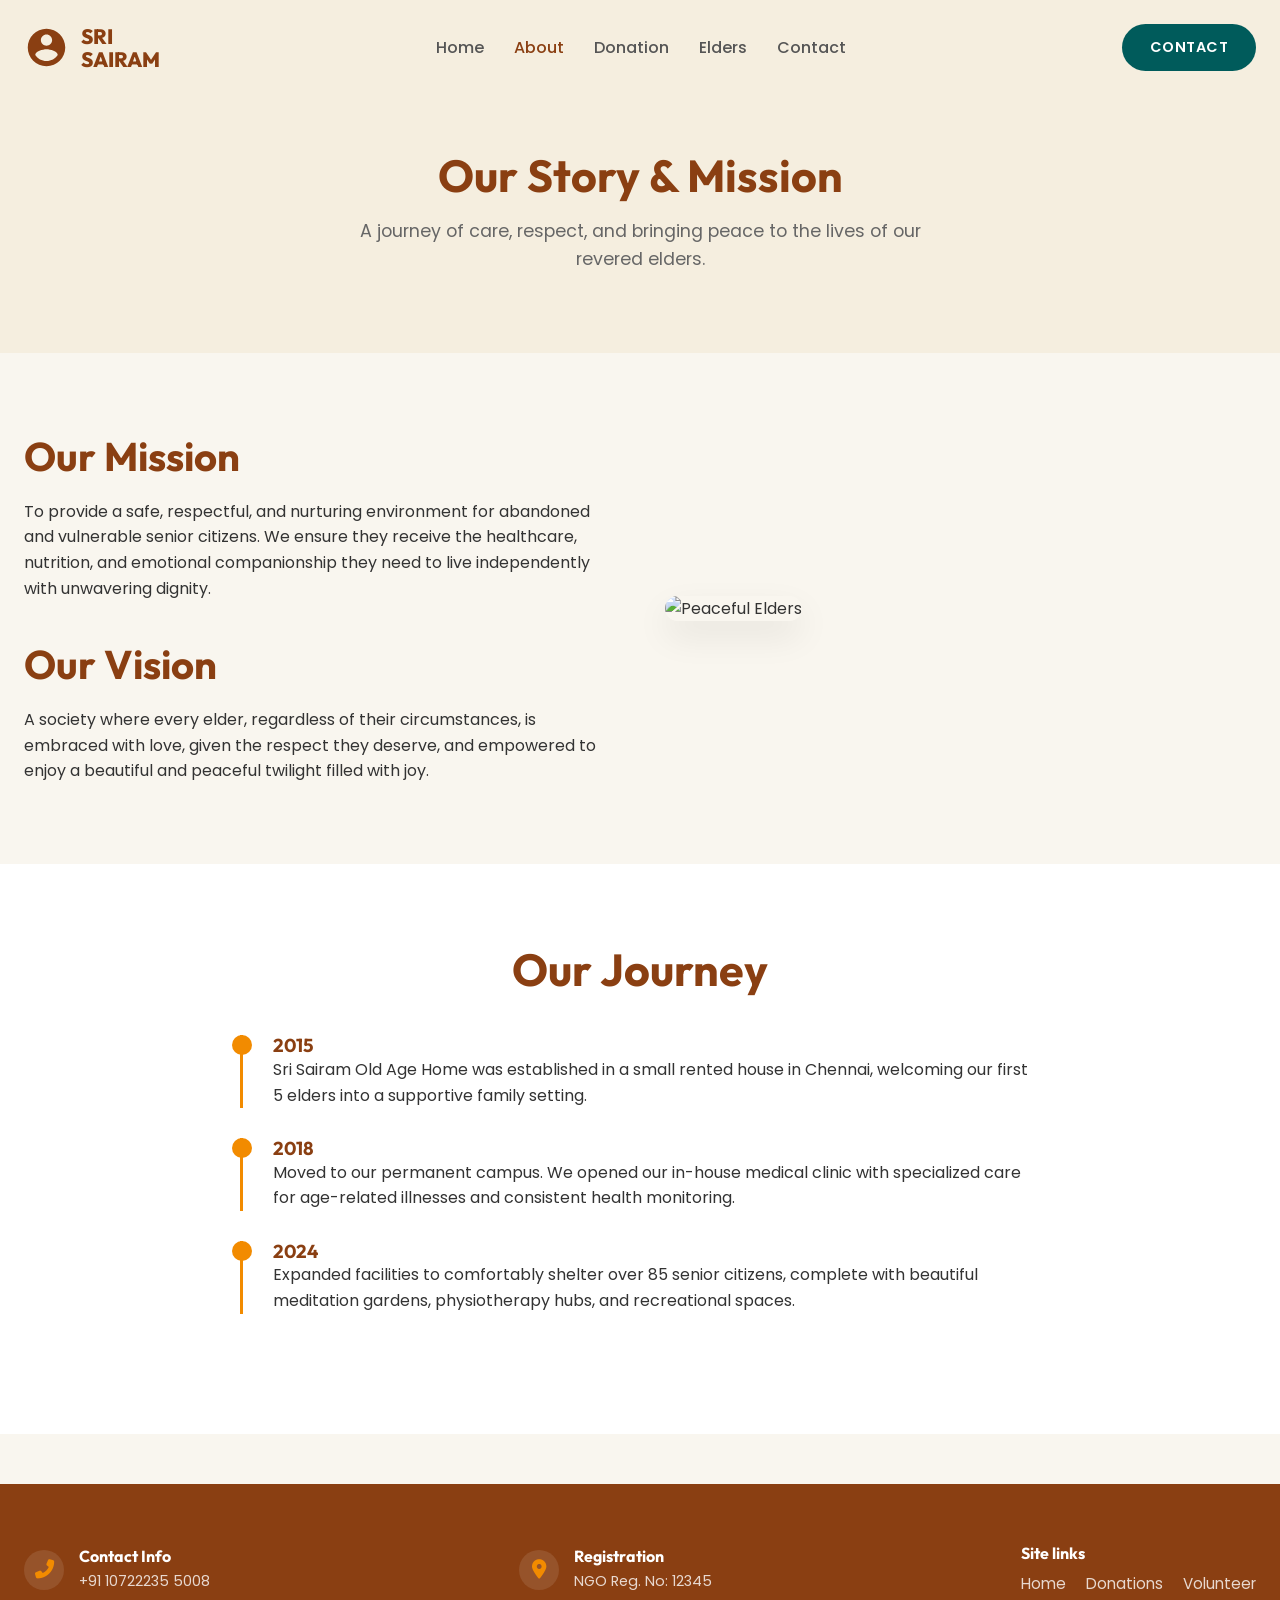
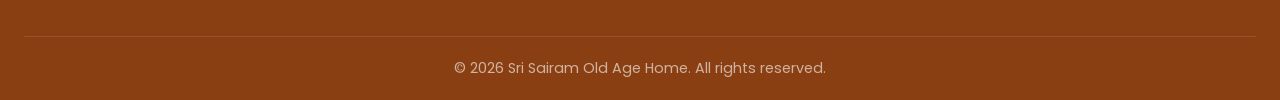
==== about.html @ 3b90da7c "Initial commit of frontend codebase" ====
<!DOCTYPE html>
<html lang="en">
<head>
    <meta charset="UTF-8">
    <meta name="viewport" content="width=device-width, initial-scale=1.0">
    <title>About Us | Sri Sairam Old Age Home</title>
    <meta name="description" content="Learn about the mission, vision, and the amazing team behind Sri Sairam Old Age Home.">
    <link rel="stylesheet" href="https://cdnjs.cloudflare.com/ajax/libs/font-awesome/6.4.0/css/all.min.css">
    <link rel="stylesheet" href="style.css">
</head>
<body>

    <!-- Navbar -->
    <nav class="navbar">
        <div class="container nav-container">
            <a href="index.html" class="logo">
                <svg viewBox="0 0 24 24" fill="currentColor">
                    <path d="M12 2C6.48 2 2 6.48 2 12s4.48 10 10 10 10-4.48 10-10S17.52 2 12 2zm0 3c1.66 0 3 1.34 3 3s-1.34 3-3 3-3-1.34-3-3 1.34-3 3-3zm0 14.2c-2.5 0-4.71-1.28-6-3.22.03-1.99 4-3.08 6-3.08 1.99 0 5.97 1.09 6 3.08-1.29 1.94-3.5 3.22-6 3.22z"/>
                </svg>
                <span>Sri<br>Sairam</span>
            </a>
            <div class="hamburger">
                <i class="fas fa-bars"></i>
            </div>
            <ul class="nav-links">
                <li><a href="index.html">Home</a></li>
                <li><a href="about.html" class="active">About</a></li>
                <li><a href="donate.html">Donation</a></li>
                <li><a href="elders.html">Elders</a></li>
                <li><a href="contact.html">Contact</a></li>
            </ul>
            <a href="contact.html" class="btn btn-teal nav-btn">CONTACT</a>
        </div>
    </nav>

    <!-- Page Header -->
    <div style="padding: 150px 0 80px; background: var(--hero-bg); text-align: center;">
        <div class="container fade-in">
            <h1 class="section-title">Our Story & Mission</h1>
            <p class="section-subtitle">A journey of care, respect, and bringing peace to the lives of our revered elders.</p>
        </div>
    </div>

    <!-- Mission & Vision -->
    <section class="section fade-in">
        <div class="container">
            <div class="about-grid">
                <div class="about-text">
                    <h2>Our Mission</h2>
                    <p style="margin-bottom: 20px;">To provide a safe, respectful, and nurturing environment for abandoned and vulnerable senior citizens. We ensure they receive the healthcare, nutrition, and emotional companionship they need to live independently with unwavering dignity.</p>
                    
                    <h2 style="margin-top: 40px;">Our Vision</h2>
                    <p>A society where every elder, regardless of their circumstances, is embraced with love, given the respect they deserve, and empowered to enjoy a beautiful and peaceful twilight filled with joy.</p>
                </div>
                <div class="about-img">
                    <img src=https://img.freepik.com/premium-photo/elderly-people-nursing-home-generative-ai_446633-126395.jpg alt="Peaceful Elders">
                </div>
            </div>
        </div>
    </section>

    <!-- Timeline / Milestones -->
    <section class="section" style="background-color: var(--white);">
        <div class="container fade-in">
            <h2 class="section-title" style="text-align: center;">Our Journey</h2>
            <div style="max-width: 800px; margin: 40px auto;">
                <div style="border-left: 3px solid var(--accent-orange); padding-left: 30px; margin-bottom: 30px; position: relative;">
                    <div style="position: absolute; left: -11px; top: 0; width: 20px; height: 20px; background: var(--accent-orange); border-radius: 50%;"></div>
                    <h3 style="color: var(--primary-brown);">2015</h3>
                    <p>Sri Sairam Old Age Home was established in a small rented house in Chennai, welcoming our first 5 elders into a supportive family setting.</p>
                </div>
                <div style="border-left: 3px solid var(--accent-orange); padding-left: 30px; margin-bottom: 30px; position: relative;">
                    <div style="position: absolute; left: -11px; top: 0; width: 20px; height: 20px; background: var(--accent-orange); border-radius: 50%;"></div>
                    <h3 style="color: var(--primary-brown);">2018</h3>
                    <p>Moved to our permanent campus. We opened our in-house medical clinic with specialized care for age-related illnesses and consistent health monitoring.</p>
                </div>
                <div style="border-left: 3px solid var(--accent-orange); padding-left: 30px; position: relative;">
                    <div style="position: absolute; left: -11px; top: 0; width: 20px; height: 20px; background: var(--accent-orange); border-radius: 50%;"></div>
                    <h3 style="color: var(--primary-brown);">2024</h3>
                    <p>Expanded facilities to comfortably shelter over 85 senior citizens, complete with beautiful meditation gardens, physiotherapy hubs, and recreational spaces.</p>
                </div>
            </div>
        </div>
    </section>

    <!-- Footer -->
    <footer class="footer">
        <div class="container">
            <div class="footer-top">
                <div class="footer-section">
                    <div class="footer-icon"><i class="fas fa-phone-alt"></i></div>
                    <div class="footer-text">
                        <h4>Contact Info</h4>
                        <p>+91 10722235 5008</p>
                    </div>
                </div>
                <div class="footer-section">
                    <div class="footer-icon"><i class="fas fa-map-marker-alt"></i></div>
                    <div class="footer-text">
                        <h4>Registration</h4>
                        <p>NGO Reg. No: 12345</p>
                    </div>
                </div>
                <div class="footer-section">
                    <div class="footer-text">
                        <h4 style="margin-bottom: 10px;">Site links</h4>
                        <div class="footer-links">
                            <a href="index.html">Home</a>
                            <a href="donate.html">Donations</a>
                            <a href="contact.html">Volunteer</a>
                        </div>
                    </div>
                </div>
            </div>
            <div class="footer-bottom">
                <p>&copy; 2026 Sri Sairam Old Age Home. All rights reserved.</p>
            </div>
        </div>
    </footer>

    <script src="script.js"></script>
</body>
</html>
---- style.css ----
@import url('https://fonts.googleapis.com/css2?family=Outfit:wght@300;400;500;600;700;800&family=Poppins:wght@300;400;500;600;700&display=swap');

:root {
  --primary-brown: #8a3f12;
  --primary-brown-light: #a3501a;
  --secondary-teal: #005b5b;
  --accent-orange: #f28b00;
  --bg-cream: #f9f6ef;
  --hero-bg: #f5eedf;
  --text-dark: #333333;
  --text-gray: #666666;
  --white: #ffffff;
  --shadow-sm: 0 4px 10px rgba(0, 0, 0, 0.05);
  --shadow-md: 0 15px 35px rgba(0, 0, 0, 0.08);
  --shadow-lg: 0 25px 50px rgba(0, 0, 0, 0.12);
  --border-radius: 20px;
  --transition: all 0.3s ease-in-out;
}

* {
  margin: 0;
  padding: 0;
  box-sizing: border-box;
}

html {
  scroll-behavior: smooth;
}

body {
  font-family: 'Poppins', sans-serif;
  color: var(--text-dark);
  background-color: var(--bg-cream);
  line-height: 1.6;
  overflow-x: hidden;
}

/* Typography styles */
h1, h2, h3, h4, h5, h6 {
  font-family: 'Outfit', sans-serif;
  font-weight: 700;
  line-height: 1.15;
}

a {
  text-decoration: none;
  color: inherit;
  transition: var(--transition);
}

ul {
  list-style: none;
}

.container {
  max-width: 1280px;
  margin: 0 auto;
  padding: 0 24px;
}

/* Animations */
.fade-in {
  opacity: 0;
  transform: translateY(30px);
  transition: opacity 0.8s ease, transform 0.8s ease;
}

.fade-in.visible {
  opacity: 1;
  transform: translateY(0);
}

/* Buttons */
.btn {
  display: inline-flex;
  align-items: center;
  justify-content: center;
  padding: 12px 28px;
  border-radius: 40px;
  font-weight: 600;
  text-transform: uppercase;
  font-size: 0.9rem;
  letter-spacing: 0.5px;
  cursor: pointer;
  border: none;
  transition: var(--transition);
}

.btn-teal {
  background-color: var(--secondary-teal);
  color: var(--white);
}

.btn-teal:hover {
  background-color: #004545;
  transform: translateY(-2px);
  box-shadow: var(--shadow-sm);
}

.btn-orange {
  background-color: var(--accent-orange);
  color: var(--white);
  padding: 15px 35px;
  font-size: 1rem;
}

.btn-orange:hover {
  background-color: #d67a00;
  transform: translateY(-2px);
  box-shadow: var(--shadow-md);
}

.btn-orange-outline {
  background-color: transparent;
  color: var(--accent-orange);
  border: 2px solid var(--accent-orange);
  padding: 13px 33px;
}
.btn-orange-outline:hover {
  background-color: var(--accent-orange);
  color: var(--white);
}

/* Navbar */
.navbar {
  position: fixed;
  top: 0;
  left: 0;
  width: 100%;
  padding: 24px 0;
  z-index: 1000;
  transition: var(--transition);
  background: transparent;
}

.navbar.scrolled {
  background: var(--white);
  padding: 15px 0;
  box-shadow: var(--shadow-sm);
}

.nav-container {
  display: flex;
  justify-content: space-between;
  align-items: center;
}

.logo {
  display: flex;
  align-items: center;
  gap: 12px;
  font-family: 'Outfit', sans-serif;
  color: var(--primary-brown);
  font-weight: 800;
  line-height: 1.1;
  font-size: 1.3rem;
  text-transform: uppercase;
}
.logo svg {
  width: 45px;
  height: 45px;
  fill: var(--primary-brown);
}

.nav-links {
  display: flex;
  gap: 30px;
  align-items: center;
}

.nav-links a {
  font-weight: 500;
  font-size: 1rem;
  color: #555;
}

.nav-links a:hover, .nav-links a.active {
  color: var(--primary-brown);
}

.hamburger {
  display: none;
  cursor: pointer;
  font-size: 1.5rem;
  color: var(--primary-brown);
}

/* Hero Section */
.hero-wrapper {
  padding-top: 110px;
  background-color: var(--white);
  position: relative;
}

.hero-inner {
  display: flex;
  background-color: var(--hero-bg);
  border-radius: 30px;
  overflow: hidden;
  min-height: 550px;
  position: relative;
  box-shadow: var(--shadow-sm);
}

.hero-content {
  flex: 1;
  padding: 80px 60px;
  display: flex;
  flex-direction: column;
  justify-content: center;
  align-items: flex-start;
  z-index: 2;
}

.hero-content h1 {
  font-size: 4rem;
  color: var(--primary-brown);
  margin-bottom: 15px;
}

.hero-content p {
  font-size: 1.4rem;
  color: #4a4a4a;
  margin-bottom: 35px;
  font-weight: 400;
}

.hero-image {
  flex: 1.2;
  background: url('https://images.unsplash.com/photo-1540479859555-17af45c78602?q=80&w=1470&auto=format&fit=crop') center/cover no-repeat;
  position: relative;
}

/* Needs to match the design */
/* Featured Cards Overlay */
.cards-overlay {
  display: flex;
  justify-content: center;
  gap: 30px;
  margin-top: -60px;
  position: relative;
  z-index: 10;
  padding-bottom: 80px;
  background-color: var(--white);
}

.card-feature {
  background: var(--white);
  border-radius: var(--border-radius);
  padding: 30px;
  display: flex;
  align-items: center;
  gap: 20px;
  width: 500px;
  box-shadow: var(--shadow-md);
  transition: var(--transition);
  border: 1px solid rgba(0,0,0,0.03);
  text-align: center;
  flex-direction: column;
}
@media(min-width: 768px){
  .card-feature {
    flex-direction: row;
    text-align: left;
  }
}

.card-feature:hover {
  transform: translateY(-8px);
  box-shadow: var(--shadow-lg);
}

.card-icon {
  width: 80px;
  height: 80px;
  flex-shrink: 0;
  display: flex;
  align-items: center;
  justify-content: center;
}

.card-icon img {
  width: 100%;
  height: 100%;
  object-fit: contain;
}

.card-feature-content h3 {
  font-size: 1.4rem;
  color: var(--text-dark);
  margin-bottom: 8px;
}

.card-feature-content p {
  font-size: 0.95rem;
  color: var(--text-gray);
  margin-bottom: 20px;
}

/* Sections General */
.section {
  padding: 80px 0;
}

.section-header {
  text-align: center;
  margin-bottom: 50px;
}

.section-title {
  font-size: 2.8rem;
  color: var(--primary-brown);
  margin-bottom: 15px;
}

.section-subtitle {
  font-size: 1.1rem;
  color: var(--text-gray);
  max-width: 600px;
  margin: 0 auto;
}

/* Children / Stories Page */
.children-grid {
  display: grid;
  grid-template-columns: repeat(auto-fill, minmax(300px, 1fr));
  gap: 30px;
}

.child-card {
  background: var(--white);
  border-radius: var(--border-radius);
  overflow: hidden;
  box-shadow: var(--shadow-sm);
  transition: var(--transition);
  border: 1px solid rgba(0,0,0,0.05);
}

.child-card:hover {
  transform: translateY(-10px);
  box-shadow: var(--shadow-lg);
}

.child-img {
  width: 100%;
  height: 250px;
  overflow: hidden;
}

.child-img img {
  width: 100%;
  height: 100%;
  object-fit: cover;
  transition: transform 0.5s ease;
}

.child-card:hover .child-img img {
  transform: scale(1.08);
}

.child-info {
  padding: 25px;
}

.child-info h3 {
  font-size: 1.5rem;
  color: var(--text-dark);
  margin-bottom: 10px;
}

.child-info p {
  font-size: 0.95rem;
  color: var(--text-gray);
  margin-bottom: 20px;
  display: -webkit-box;
  -webkit-line-clamp: 3;
  -webkit-box-orient: vertical;
  overflow: hidden;
}

/* About Page */
.about-grid {
  display: grid;
  grid-template-columns: 1fr 1fr;
  gap: 50px;
  align-items: center;
}

.about-img img {
  width: 100%;
  border-radius: var(--border-radius);
  box-shadow: var(--shadow-md);
}

.about-text h2 {
  font-size: 2.5rem;
  color: var(--primary-brown);
  margin-bottom: 20px;
}

/* Donate Page */
.donate-form-wrapper {
  background: var(--white);
  padding: 50px;
  border-radius: var(--border-radius);
  box-shadow: var(--shadow-md);
  max-width: 800px;
  margin: 0 auto;
}

.amount-options {
  display: flex;
  gap: 15px;
  margin-bottom: 30px;
  flex-wrap: wrap;
}

.amount-btn {
  flex: 1;
  min-width: 120px;
  padding: 15px 20px;
  background: #f4f4f4;
  border: 2px solid #e0e0e0;
  border-radius: 10px;
  font-size: 1.2rem;
  font-weight: 600;
  color: var(--text-dark);
  cursor: pointer;
  transition: var(--transition);
}

.amount-btn.active, .amount-btn:hover {
  background: var(--accent-orange);
  color: var(--white);
  border-color: var(--accent-orange);
}

.form-group {
  margin-bottom: 20px;
}

.form-group label {
  display: block;
  margin-bottom: 8px;
  font-weight: 500;
}

.form-control {
  width: 100%;
  padding: 15px;
  border: 1px solid #ddd;
  border-radius: 8px;
  font-family: 'Poppins', sans-serif;
  font-size: 1rem;
  transition: var(--transition);
}

.form-control:focus {
  outline: none;
  border-color: var(--secondary-teal);
  box-shadow: 0 0 0 3px rgba(0, 91, 91, 0.1);
}

/* Contact Page */
.contact-container {
  display: grid;
  grid-template-columns: 1fr 1.5fr;
  gap: 50px;
}

.contact-info-box {
  background: var(--primary-brown);
  color: var(--white);
  padding: 40px;
  border-radius: var(--border-radius);
}

.contact-info-item {
  display: flex;
  align-items: center;
  gap: 15px;
  margin-bottom: 30px;
}

.contact-info-item i {
  font-size: 1.5rem;
  color: var(--accent-orange);
}

/* Footer */
.footer {
  background-color: var(--primary-brown);
  color: var(--white);
  padding: 60px 0 20px;
  margin-top: 50px;
}

.footer-top {
  display: flex;
  flex-wrap: wrap;
  justify-content: space-between;
  gap: 30px;
  margin-bottom: 40px;
  align-items: center;
}

.footer-section {
  display: flex;
  align-items: center;
  gap: 15px;
}

.footer-icon {
  width: 40px;
  height: 40px;
  background: rgba(255,255,255,0.1);
  border-radius: 50%;
  display: flex;
  align-items: center;
  justify-content: center;
  font-size: 1.2rem;
  color: var(--accent-orange);
}

.footer-text h4 {
  font-size: 1rem;
  margin-bottom: 5px;
}
.footer-text p {
  font-size: 0.9rem;
  color: rgba(255,255,255,0.8);
}

.footer-links {
  display: flex;
  gap: 20px;
}
.footer-links a {
  color: rgba(255,255,255,0.8);
  font-size: 0.95rem;
}
.footer-links a:hover {
  color: var(--white);
}

.footer-bottom {
  text-align: center;
  padding-top: 20px;
  border-top: 1px solid rgba(255,255,255,0.1);
  font-size: 0.9rem;
  color: rgba(255,255,255,0.6);
}

/* Glassmorphism */
.glass {
  background: rgba(255, 255, 255, 0.7);
  backdrop-filter: blur(10px);
  -webkit-backdrop-filter: blur(10px);
  border: 1px solid rgba(255, 255, 255, 0.4);
}

/* Responsive */
@media (max-width: 992px) {
  .hero-inner {
    flex-direction: column;
  }
  .hero-image {
    min-height: 300px;
  }
  .hero-content h1 {
    font-size: 3rem;
  }
  .cards-overlay {
    flex-direction: column;
    align-items: center;
    padding: 0 20px;
    margin-top: -30px;
    background: transparent;
  }
  .card-feature {
    width: 100%;
    margin-bottom: 20px;
  }
  .about-grid, .contact-container {
    grid-template-columns: 1fr;
  }
  .nav-links, .nav-btn {
    display: none;
  }
  .hamburger {
    display: block;
  }
  .nav-links.active {
    display: flex;
    flex-direction: column;
    position: absolute;
    top: 80px;
    left: 0;
    width: 100%;
    background: var(--white);
    padding: 20px;
    box-shadow: var(--shadow-md);
  }
  .nav-btn.active {
    display: inline-flex;
    margin-top: 10px;
  }
}
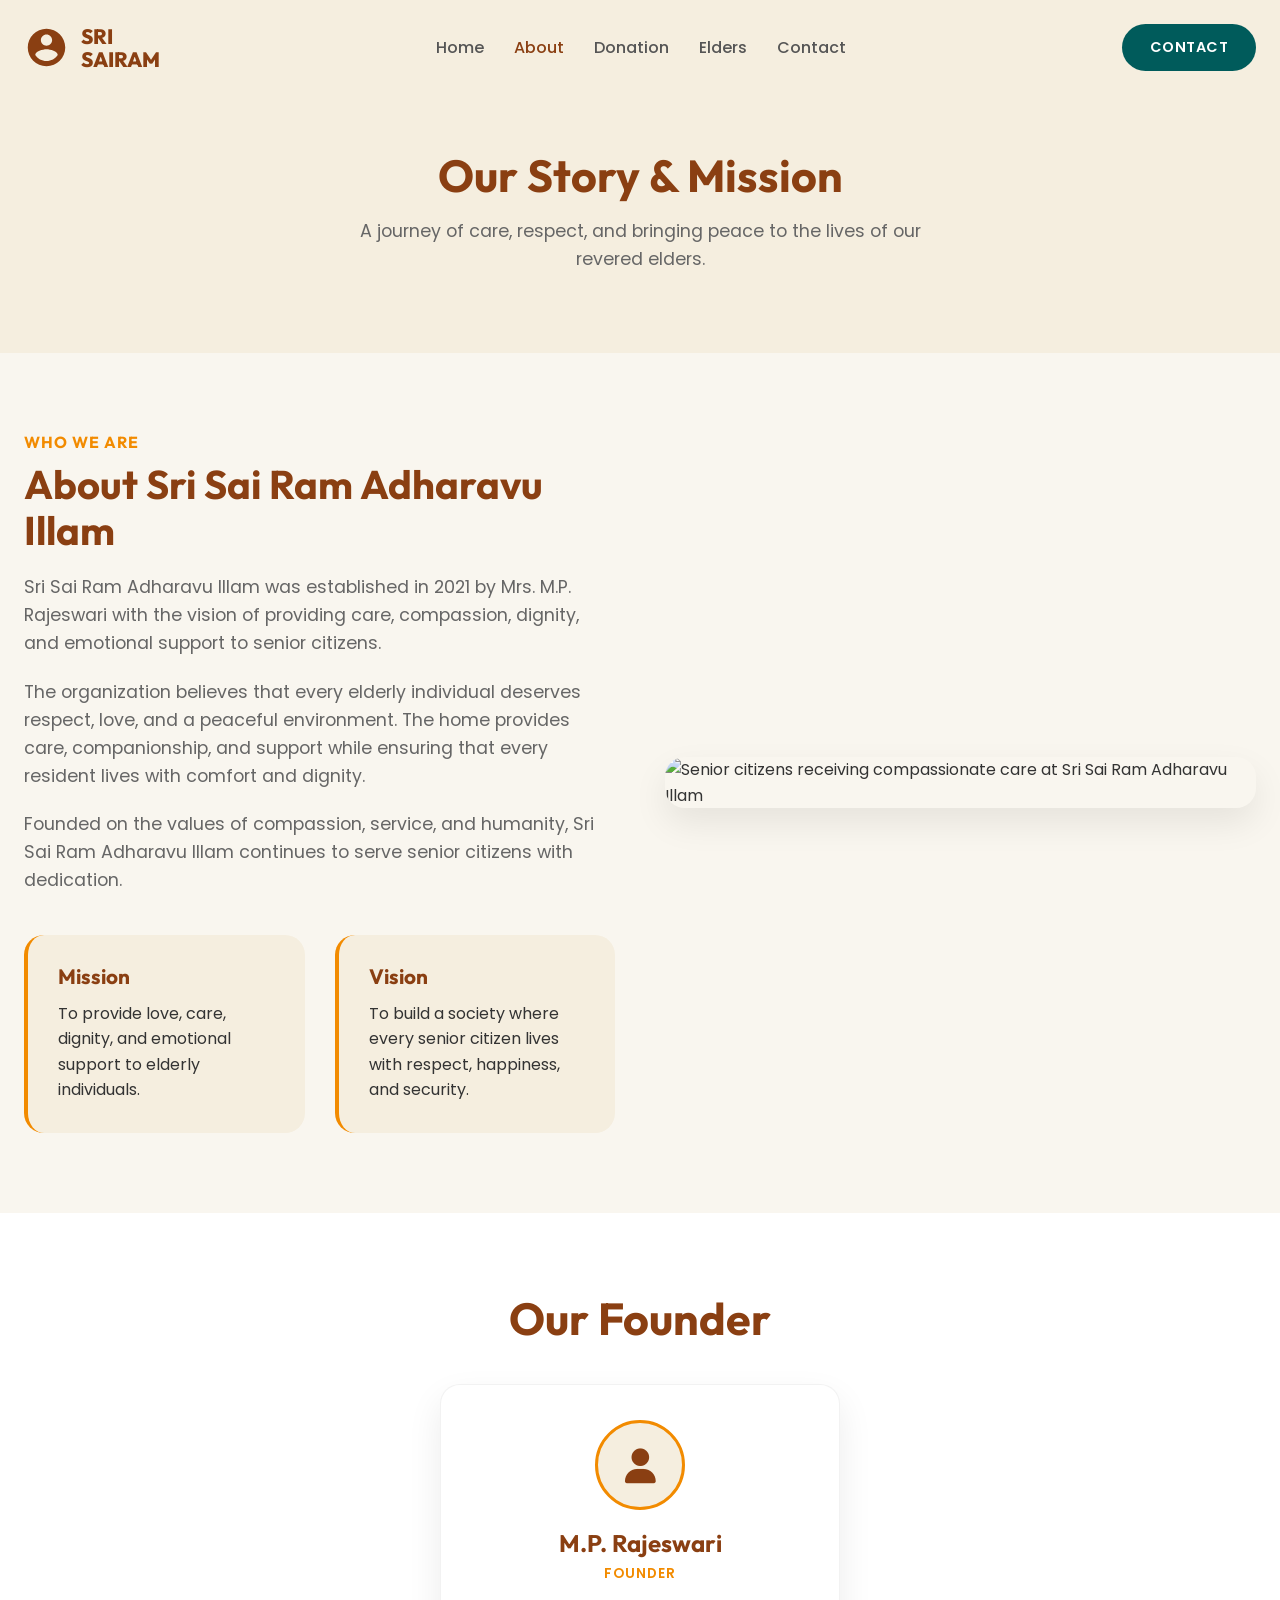
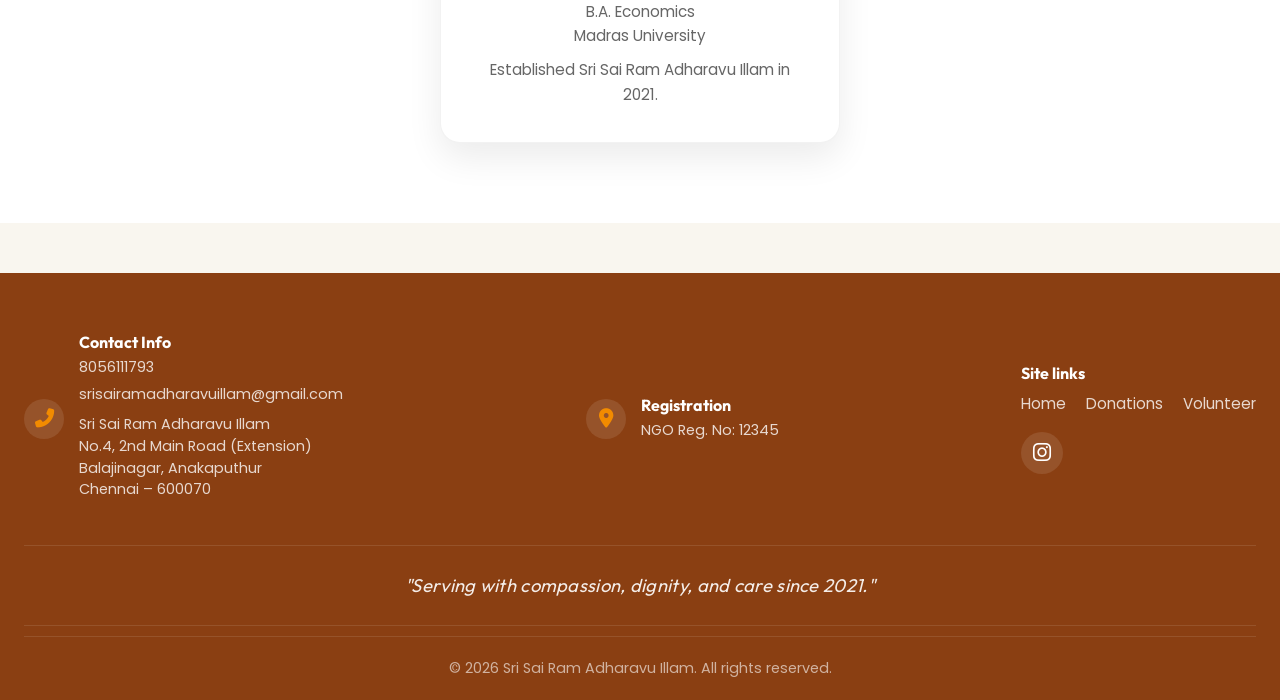
==== commit 1e65ff4c: "Update About Us page with enhanced content and SEO improvements. Revised title and meta descriptions" ====
--- a/about.html
+++ b/about.html
@@ -3,28 +3,64 @@
 <head>
     <meta charset="UTF-8">
     <meta name="viewport" content="width=device-width, initial-scale=1.0">
-    <title>About Us | Sri Sairam Old Age Home</title>
-    <meta name="description" content="Learn about the mission, vision, and the amazing team behind Sri Sairam Old Age Home.">
+    <title>About Us | Sri Sai Ram Adharavu Illam – Old Age Home in Chennai</title>
+    <meta name="description" content="Learn about Sri Sai Ram Adharavu Illam, founded in 2021 by Mrs. M.P. Rajeswari to provide compassionate care, dignity, and support to senior citizens in Chennai.">
+    <meta name="keywords" content="Old Age Home Chennai, Senior Citizen Care, Elderly Support, Sri Sai Ram Adharavu Illam, About Us">
+    <meta name="author" content="Sri Sai Ram Adharavu Illam">
+    <link rel="canonical" href="about.html">
+    <meta property="og:type" content="website">
+    <meta property="og:title" content="About Us | Sri Sai Ram Adharavu Illam">
+    <meta property="og:description" content="Founded in 2021 with a vision of care, compassion, and dignity for senior citizens in Chennai.">
+    <meta property="og:locale" content="en_IN">
+    <meta name="twitter:card" content="summary_large_image">
+    <meta name="twitter:title" content="About Us | Sri Sai Ram Adharavu Illam">
+    <meta name="twitter:description" content="Founded in 2021 with a vision of care, compassion, and dignity for senior citizens in Chennai.">
     <link rel="stylesheet" href="https://cdnjs.cloudflare.com/ajax/libs/font-awesome/6.4.0/css/all.min.css">
     <link rel="stylesheet" href="style.css">
+    <script type="application/ld+json">
+    {
+        "@context": "https://schema.org",
+        "@type": "AboutPage",
+        "name": "About Sri Sai Ram Adharavu Illam",
+        "description": "Sri Sai Ram Adharavu Illam was established in 2021 to provide care, compassion, dignity, and emotional support to senior citizens in Chennai.",
+        "mainEntity": {
+            "@type": "Organization",
+            "name": "Sri Sai Ram Adharavu Illam",
+            "foundingDate": "2021",
+            "founder": {
+                "@type": "Person",
+                "name": "Mrs. M.P. Rajeswari"
+            },
+            "address": {
+                "@type": "PostalAddress",
+                "streetAddress": "No.4, 2nd Main Road (Extension), Balajinagar, Anakaputhur",
+                "addressLocality": "Chennai",
+                "postalCode": "600070",
+                "addressCountry": "IN"
+            },
+            "telephone": "+918056111793",
+            "email": "srisairamadharavuillam@gmail.com"
+        }
+    }
+    </script>
 </head>
 <body>
 
     <!-- Navbar -->
-    <nav class="navbar">
+    <nav class="navbar" aria-label="Main navigation">
         <div class="container nav-container">
-            <a href="index.html" class="logo">
-                <svg viewBox="0 0 24 24" fill="currentColor">
+            <a href="index.html" class="logo" aria-label="Sri Sai Ram Adharavu Illam Home">
+                <svg viewBox="0 0 24 24" fill="currentColor" aria-hidden="true">
                     <path d="M12 2C6.48 2 2 6.48 2 12s4.48 10 10 10 10-4.48 10-10S17.52 2 12 2zm0 3c1.66 0 3 1.34 3 3s-1.34 3-3 3-3-1.34-3-3 1.34-3 3-3zm0 14.2c-2.5 0-4.71-1.28-6-3.22.03-1.99 4-3.08 6-3.08 1.99 0 5.97 1.09 6 3.08-1.29 1.94-3.5 3.22-6 3.22z"/>
                 </svg>
                 <span>Sri<br>Sairam</span>
             </a>
-            <div class="hamburger">
-                <i class="fas fa-bars"></i>
+            <div class="hamburger" role="button" tabindex="0" aria-label="Toggle navigation menu" aria-expanded="false">
+                <i class="fas fa-bars" aria-hidden="true"></i>
             </div>
             <ul class="nav-links">
                 <li><a href="index.html">Home</a></li>
-                <li><a href="about.html" class="active">About</a></li>
+                <li><a href="about.html" class="active" aria-current="page">About</a></li>
                 <li><a href="donate.html">Donation</a></li>
                 <li><a href="elders.html">Elders</a></li>
                 <li><a href="contact.html">Contact</a></li>
@@ -34,68 +70,77 @@
     </nav>
 
     <!-- Page Header -->
-    <div style="padding: 150px 0 80px; background: var(--hero-bg); text-align: center;">
+    <header style="padding: 150px 0 80px; background: var(--hero-bg); text-align: center;">
         <div class="container fade-in">
             <h1 class="section-title">Our Story & Mission</h1>
             <p class="section-subtitle">A journey of care, respect, and bringing peace to the lives of our revered elders.</p>
         </div>
-    </div>
+    </header>
 
-    <!-- Mission & Vision -->
-    <section class="section fade-in">
-        <div class="container">
-            <div class="about-grid">
-                <div class="about-text">
-                    <h2>Our Mission</h2>
-                    <p style="margin-bottom: 20px;">To provide a safe, respectful, and nurturing environment for abandoned and vulnerable senior citizens. We ensure they receive the healthcare, nutrition, and emotional companionship they need to live independently with unwavering dignity.</p>
-                    
-                    <h2 style="margin-top: 40px;">Our Vision</h2>
-                    <p>A society where every elder, regardless of their circumstances, is embraced with love, given the respect they deserve, and empowered to enjoy a beautiful and peaceful twilight filled with joy.</p>
-                </div>
-                <div class="about-img">
-                    <img src=https://img.freepik.com/premium-photo/elderly-people-nursing-home-generative-ai_446633-126395.jpg alt="Peaceful Elders">
+    <main>
+        <!-- About Content -->
+        <section class="section fade-in" aria-labelledby="about-heading">
+            <div class="container">
+                <div class="about-grid">
+                    <div class="about-text slide-in-left">
+                        <h4 style="color: var(--accent-orange); text-transform: uppercase; margin-bottom: 10px; letter-spacing: 1px;">Who We Are</h4>
+                        <h2 id="about-heading">About Sri Sai Ram Adharavu Illam</h2>
+                        <p style="margin-bottom: 20px; font-size: 1.1rem; color: var(--text-gray);">Sri Sai Ram Adharavu Illam was established in 2021 by Mrs. M.P. Rajeswari with the vision of providing care, compassion, dignity, and emotional support to senior citizens.</p>
+                        <p style="margin-bottom: 20px; font-size: 1.1rem; color: var(--text-gray);">The organization believes that every elderly individual deserves respect, love, and a peaceful environment. The home provides care, companionship, and support while ensuring that every resident lives with comfort and dignity.</p>
+                        <p style="margin-bottom: 30px; font-size: 1.1rem; color: var(--text-gray);">Founded on the values of compassion, service, and humanity, Sri Sai Ram Adharavu Illam continues to serve senior citizens with dedication.</p>
+
+                        <div class="mission-vision-grid">
+                            <article class="mission-vision-card stagger-item">
+                                <h3>Mission</h3>
+                                <p>To provide love, care, dignity, and emotional support to elderly individuals.</p>
+                            </article>
+                            <article class="mission-vision-card stagger-item">
+                                <h3>Vision</h3>
+                                <p>To build a society where every senior citizen lives with respect, happiness, and security.</p>
+                            </article>
+                        </div>
+                    </div>
+                    <div class="about-img slide-in-right">
+                        <img src="https://images.unsplash.com/photo-1566679093847-a9a3b6f007e9?q=80&w=1471&auto=format&fit=crop" alt="Senior citizens receiving compassionate care at Sri Sai Ram Adharavu Illam">
+                    </div>
                 </div>
             </div>
-        </div>
-    </section>
+        </section>
 
-    <!-- Timeline / Milestones -->
-    <section class="section" style="background-color: var(--white);">
-        <div class="container fade-in">
-            <h2 class="section-title" style="text-align: center;">Our Journey</h2>
-            <div style="max-width: 800px; margin: 40px auto;">
-                <div style="border-left: 3px solid var(--accent-orange); padding-left: 30px; margin-bottom: 30px; position: relative;">
-                    <div style="position: absolute; left: -11px; top: 0; width: 20px; height: 20px; background: var(--accent-orange); border-radius: 50%;"></div>
-                    <h3 style="color: var(--primary-brown);">2015</h3>
-                    <p>Sri Sairam Old Age Home was established in a small rented house in Chennai, welcoming our first 5 elders into a supportive family setting.</p>
-                </div>
-                <div style="border-left: 3px solid var(--accent-orange); padding-left: 30px; margin-bottom: 30px; position: relative;">
-                    <div style="position: absolute; left: -11px; top: 0; width: 20px; height: 20px; background: var(--accent-orange); border-radius: 50%;"></div>
-                    <h3 style="color: var(--primary-brown);">2018</h3>
-                    <p>Moved to our permanent campus. We opened our in-house medical clinic with specialized care for age-related illnesses and consistent health monitoring.</p>
-                </div>
-                <div style="border-left: 3px solid var(--accent-orange); padding-left: 30px; position: relative;">
-                    <div style="position: absolute; left: -11px; top: 0; width: 20px; height: 20px; background: var(--accent-orange); border-radius: 50%;"></div>
-                    <h3 style="color: var(--primary-brown);">2024</h3>
-                    <p>Expanded facilities to comfortably shelter over 85 senior citizens, complete with beautiful meditation gardens, physiotherapy hubs, and recreational spaces.</p>
+        <!-- Founder Card -->
+        <section class="section" style="background-color: var(--white);" aria-labelledby="founder-heading">
+            <div class="container">
+                <h2 id="founder-heading" class="section-title" style="text-align: center; margin-bottom: 40px;">Our Founder</h2>
+                <div style="max-width: 400px; margin: 0 auto;">
+                    <article class="founder-card" aria-label="Founder M.P. Rajeswari">
+                        <div class="founder-avatar" aria-hidden="true">
+                            <i class="fas fa-user"></i>
+                        </div>
+                        <h3>M.P. Rajeswari</h3>
+                        <p class="founder-role">Founder</p>
+                        <p class="founder-qualification">B.A. Economics<br>Madras University</p>
+                        <p style="color: var(--text-gray); font-size: 0.95rem;">Established Sri Sai Ram Adharavu Illam in 2021.</p>
+                    </article>
                 </div>
             </div>
-        </div>
-    </section>
+        </section>
+    </main>
 
     <!-- Footer -->
     <footer class="footer">
         <div class="container">
             <div class="footer-top">
-                <div class="footer-section">
-                    <div class="footer-icon"><i class="fas fa-phone-alt"></i></div>
+                <div class="footer-section footer-contact">
+                    <div class="footer-icon"><i class="fas fa-phone-alt" aria-hidden="true"></i></div>
                     <div class="footer-text">
                         <h4>Contact Info</h4>
-                        <p>+91 10722235 5008</p>
+                        <p><a href="tel:8056111793">8056111793</a></p>
+                        <p><a href="mailto:srisairamadharavuillam@gmail.com">srisairamadharavuillam@gmail.com</a></p>
+                        <p class="footer-address">Sri Sai Ram Adharavu Illam<br>No.4, 2nd Main Road (Extension)<br>Balajinagar, Anakaputhur<br>Chennai – 600070</p>
                     </div>
                 </div>
                 <div class="footer-section">
-                    <div class="footer-icon"><i class="fas fa-map-marker-alt"></i></div>
+                    <div class="footer-icon"><i class="fas fa-map-marker-alt" aria-hidden="true"></i></div>
                     <div class="footer-text">
                         <h4>Registration</h4>
                         <p>NGO Reg. No: 12345</p>
@@ -109,11 +154,24 @@
                             <a href="donate.html">Donations</a>
                             <a href="contact.html">Volunteer</a>
                         </div>
+                        <div class="footer-social" style="margin-top: 15px;">
+                            <a href="https://www.instagram.com/srisairamadharavuillam.1?igsh=dG11aHkyNHE1ZHc4"
+                               target="_blank"
+                               rel="noopener noreferrer"
+                               class="footer-instagram"
+                               aria-label="Visit our Instagram page"
+                               title="Follow us on Instagram">
+                                <i class="fab fa-instagram" aria-hidden="true"></i>
+                            </a>
+                        </div>
                     </div>
                 </div>
             </div>
+            <div class="footer-quote fade-in">
+                <p>"Serving with compassion, dignity, and care since 2021."</p>
+            </div>
             <div class="footer-bottom">
-                <p>&copy; 2026 Sri Sairam Old Age Home. All rights reserved.</p>
+                <p>&copy; 2026 Sri Sai Ram Adharavu Illam. All rights reserved.</p>
             </div>
         </div>
     </footer>
--- a/style.css
+++ b/style.css
@@ -606,3 +606,592 @@
     margin-top: 10px;
   }
 }
+
+/* Enhanced Animations */
+.slide-in-left {
+  opacity: 0;
+  transform: translateX(-40px);
+  transition: opacity 0.8s ease, transform 0.8s ease;
+}
+
+.slide-in-right {
+  opacity: 0;
+  transform: translateX(40px);
+  transition: opacity 0.8s ease, transform 0.8s ease;
+}
+
+.stagger-item {
+  opacity: 0;
+  transform: translateY(25px);
+  transition: opacity 0.6s ease, transform 0.6s ease;
+}
+
+.slide-in-left.visible,
+.slide-in-right.visible,
+.stagger-item.visible {
+  opacity: 1;
+  transform: translate(0);
+}
+
+.founder-card {
+  background: var(--white);
+  border-radius: var(--border-radius);
+  padding: 35px;
+  box-shadow: var(--shadow-md);
+  text-align: center;
+  border: 1px solid rgba(0, 0, 0, 0.05);
+  opacity: 0;
+  transform: translateY(30px) scale(0.95);
+  transition: opacity 0.9s ease, transform 0.9s ease, box-shadow 0.4s ease;
+}
+
+.founder-card.visible {
+  opacity: 1;
+  transform: translateY(0) scale(1);
+}
+
+.founder-card:hover {
+  transform: translateY(-6px);
+  box-shadow: var(--shadow-lg);
+}
+
+.founder-avatar {
+  width: 90px;
+  height: 90px;
+  border-radius: 50%;
+  background: var(--hero-bg);
+  display: flex;
+  align-items: center;
+  justify-content: center;
+  margin: 0 auto 20px;
+  font-size: 2.2rem;
+  color: var(--primary-brown);
+  border: 3px solid var(--accent-orange);
+}
+
+.founder-card h3 {
+  font-size: 1.5rem;
+  color: var(--primary-brown);
+  margin-bottom: 5px;
+}
+
+.founder-card .founder-role {
+  color: var(--accent-orange);
+  font-weight: 600;
+  margin-bottom: 15px;
+  text-transform: uppercase;
+  font-size: 0.85rem;
+  letter-spacing: 1px;
+}
+
+.founder-card .founder-qualification {
+  color: var(--text-gray);
+  font-size: 0.95rem;
+  margin-bottom: 10px;
+}
+
+.mission-vision-grid {
+  display: grid;
+  grid-template-columns: 1fr 1fr;
+  gap: 30px;
+  margin-top: 40px;
+}
+
+.mission-vision-card {
+  background: var(--hero-bg);
+  padding: 30px;
+  border-radius: var(--border-radius);
+  border-left: 4px solid var(--accent-orange);
+  transition: var(--transition);
+}
+
+.mission-vision-card:hover {
+  transform: translateY(-4px);
+  box-shadow: var(--shadow-sm);
+}
+
+.mission-vision-card h3 {
+  color: var(--primary-brown);
+  margin-bottom: 12px;
+  font-size: 1.3rem;
+}
+
+/* Envelope Donation Experience */
+.envelope-section {
+  display: flex;
+  flex-direction: column;
+  align-items: center;
+  padding: 20px 0 40px;
+}
+
+.envelope-wrapper {
+  perspective: 1200px;
+  min-height: 420px;
+  display: flex;
+  align-items: center;
+  justify-content: center;
+  width: 100%;
+  transition: min-height 0.8s ease;
+}
+
+.envelope-wrapper:has(.envelope.opened) {
+  min-height: 720px;
+  align-items: flex-start;
+  padding-top: 40px;
+}
+
+.envelope {
+  position: relative;
+  width: 320px;
+  height: 220px;
+  cursor: pointer;
+  animation: envelopeFloat 3s ease-in-out infinite;
+  transition: transform 0.4s ease;
+  filter: drop-shadow(0 8px 25px rgba(138, 63, 18, 0.25));
+  transform-style: preserve-3d;
+}
+
+.envelope:hover {
+  transform: scale(1.05);
+}
+
+.envelope:focus {
+  outline: 3px solid var(--secondary-teal);
+  outline-offset: 6px;
+}
+
+.envelope::before {
+  content: '';
+  position: absolute;
+  inset: -8px;
+  border-radius: 12px;
+  background: radial-gradient(ellipse at center, rgba(242, 139, 0, 0.2) 0%, transparent 70%);
+  animation: envelopeGlow 2.5s ease-in-out infinite alternate;
+  z-index: -1;
+}
+
+.envelope-body {
+  position: absolute;
+  bottom: 0;
+  width: 100%;
+  height: 160px;
+  background: linear-gradient(145deg, #f5eedf 0%, #e8dcc8 100%);
+  border: 2px solid var(--primary-brown-light);
+  border-radius: 0 0 8px 8px;
+  display: flex;
+  align-items: center;
+  justify-content: center;
+  z-index: 2;
+}
+
+.envelope-body::before,
+.envelope-body::after {
+  content: '';
+  position: absolute;
+  bottom: 0;
+  width: 50%;
+  height: 100%;
+  background: linear-gradient(145deg, #ede4d3 0%, #ddd0bc 100%);
+}
+
+.envelope-body::before {
+  left: 0;
+  clip-path: polygon(0 100%, 100% 100%, 0 0);
+  border-radius: 0 0 0 8px;
+}
+
+.envelope-body::after {
+  right: 0;
+  clip-path: polygon(0 100%, 100% 100%, 100% 0);
+  border-radius: 0 0 8px 0;
+}
+
+.envelope-flap {
+  position: absolute;
+  top: 60px;
+  left: 0;
+  width: 100%;
+  height: 100px;
+  background: linear-gradient(145deg, #f0e6d5 0%, #d9cbb5 100%);
+  border: 2px solid var(--primary-brown-light);
+  clip-path: polygon(0 0, 50% 70%, 100% 0);
+  transform-origin: top center;
+  transition: transform 0.8s ease;
+  z-index: 4;
+  backface-visibility: visible;
+}
+
+.envelope-pocket {
+  position: absolute;
+  bottom: 0;
+  width: 100%;
+  height: 80px;
+  background: linear-gradient(145deg, #c9b99a 0%, #b8a688 100%);
+  clip-path: polygon(0 100%, 50% 0, 100% 100%);
+  z-index: 3;
+}
+
+.envelope-label {
+  position: relative;
+  z-index: 5;
+  font-size: 1.2rem;
+  font-weight: 600;
+  color: var(--primary-brown);
+  animation: envelopeBounce 2s ease-in-out infinite;
+  pointer-events: none;
+}
+
+.envelope-letter {
+  position: absolute;
+  bottom: 20px;
+  left: 50%;
+  transform: translateX(-50%) translateY(0);
+  width: 280px;
+  background: var(--white);
+  border-radius: 8px;
+  padding: 0;
+  box-shadow: var(--shadow-sm);
+  z-index: 1;
+  max-height: 60px;
+  overflow: hidden;
+  transition: transform 1s ease, max-height 1s ease 0.3s, padding 0.5s ease 0.5s, box-shadow 0.5s ease;
+}
+
+.envelope.opened .envelope-flap {
+  transform: rotateX(180deg);
+  z-index: 0;
+}
+
+.envelope.opened .envelope-letter {
+  transform: translateX(-50%) translateY(-200px);
+  max-height: 800px;
+  padding: 30px 25px;
+  box-shadow: var(--shadow-lg);
+  z-index: 10;
+}
+
+.envelope.opened {
+  animation: none;
+  cursor: default;
+}
+
+.envelope.opened .envelope-letter {
+  pointer-events: auto;
+}
+
+.envelope.opened .envelope-label {
+  display: none;
+}
+
+.letter-message {
+  font-size: 1.05rem;
+  color: var(--text-dark);
+  line-height: 1.7;
+  text-align: center;
+  margin-bottom: 25px;
+  opacity: 0;
+  transition: opacity 0.6s ease 0.8s;
+}
+
+.envelope.opened .letter-message {
+  opacity: 1;
+}
+
+.letter-content {
+  opacity: 0;
+  transition: opacity 0.5s ease 1.2s;
+}
+
+.envelope.opened .letter-content {
+  opacity: 1;
+}
+
+.qr-code-wrapper {
+  display: flex;
+  justify-content: center;
+  margin-bottom: 25px;
+}
+
+.qr-code-wrapper img {
+  width: 180px;
+  height: 180px;
+  border-radius: 12px;
+  border: 2px solid var(--hero-bg);
+  animation: qrReveal 0.8s ease 1.4s both;
+}
+
+.donation-details {
+  background: var(--hero-bg);
+  border-radius: 12px;
+  padding: 20px;
+  text-align: center;
+}
+
+.donation-details h4 {
+  color: var(--primary-brown);
+  margin-bottom: 15px;
+  font-size: 1.1rem;
+}
+
+.donation-details dl {
+  display: grid;
+  gap: 8px;
+  margin-bottom: 15px;
+}
+
+.donation-details dt {
+  font-weight: 600;
+  color: var(--text-dark);
+  font-size: 0.9rem;
+}
+
+.donation-details dd {
+  color: var(--text-gray);
+  font-size: 0.95rem;
+  margin-bottom: 5px;
+}
+
+.copy-btn {
+  display: inline-flex;
+  align-items: center;
+  gap: 8px;
+  padding: 10px 18px;
+  background: var(--accent-orange);
+  color: var(--white);
+  border: none;
+  border-radius: 8px;
+  font-family: 'Poppins', sans-serif;
+  font-size: 0.85rem;
+  font-weight: 600;
+  cursor: pointer;
+  transition: var(--transition);
+  margin: 5px;
+}
+
+.copy-btn:hover {
+  background: #d67a00;
+  transform: translateY(-2px);
+}
+
+.copy-btn:focus {
+  outline: 3px solid rgba(0, 91, 91, 0.3);
+  outline-offset: 2px;
+}
+
+.copy-btn.copied {
+  background: var(--secondary-teal);
+}
+
+.copy-buttons {
+  display: flex;
+  flex-wrap: wrap;
+  justify-content: center;
+  gap: 10px;
+  margin-top: 10px;
+}
+
+/* Location Section */
+.location-section {
+  background: var(--white);
+}
+
+.location-grid {
+  display: grid;
+  grid-template-columns: 1fr 1.2fr;
+  gap: 40px;
+  align-items: start;
+}
+
+.location-info h2 {
+  font-size: 2.2rem;
+  color: var(--primary-brown);
+  margin-bottom: 25px;
+}
+
+.location-detail {
+  display: flex;
+  align-items: flex-start;
+  gap: 15px;
+  margin-bottom: 25px;
+}
+
+.location-detail i {
+  font-size: 1.3rem;
+  color: var(--accent-orange);
+  margin-top: 4px;
+  flex-shrink: 0;
+}
+
+.location-detail h3 {
+  font-size: 1rem;
+  color: var(--primary-brown);
+  margin-bottom: 5px;
+}
+
+.location-detail p,
+.location-detail a {
+  color: var(--text-gray);
+  font-size: 1rem;
+  line-height: 1.6;
+}
+
+.location-detail a:hover {
+  color: var(--accent-orange);
+}
+
+.map-container {
+  border-radius: var(--border-radius);
+  overflow: hidden;
+  box-shadow: var(--shadow-md);
+  line-height: 0;
+}
+
+.map-container iframe {
+  width: 100%;
+  height: 400px;
+  border: 0;
+  display: block;
+}
+
+/* Footer Enhancements */
+.footer-contact .footer-text p {
+  margin-bottom: 4px;
+}
+
+.footer-contact .footer-text a {
+  color: rgba(255, 255, 255, 0.8);
+}
+
+.footer-contact .footer-text a:hover {
+  color: var(--white);
+}
+
+.footer-address {
+  margin-top: 8px !important;
+  line-height: 1.5;
+}
+
+.footer-instagram {
+  display: inline-flex;
+  align-items: center;
+  justify-content: center;
+  width: 42px;
+  height: 42px;
+  background: rgba(255, 255, 255, 0.1);
+  border-radius: 50%;
+  color: var(--white);
+  font-size: 1.3rem;
+  transition: var(--transition);
+}
+
+.footer-instagram:hover {
+  background: var(--accent-orange);
+  transform: scale(1.12);
+  box-shadow: 0 0 20px rgba(242, 139, 0, 0.4);
+}
+
+.footer-quote {
+  text-align: center;
+  padding: 25px 0;
+  margin-bottom: 10px;
+  border-top: 1px solid rgba(255, 255, 255, 0.1);
+  border-bottom: 1px solid rgba(255, 255, 255, 0.1);
+}
+
+.footer-quote p {
+  font-family: 'Outfit', sans-serif;
+  font-size: 1.15rem;
+  font-style: italic;
+  color: rgba(255, 255, 255, 0.9);
+  letter-spacing: 0.3px;
+}
+
+/* Keyframe Animations */
+@keyframes envelopeFloat {
+  0%, 100% { transform: translateY(0); }
+  50% { transform: translateY(-12px); }
+}
+
+@keyframes envelopeGlow {
+  0% { opacity: 0.4; }
+  100% { opacity: 0.8; }
+}
+
+@keyframes envelopeBounce {
+  0%, 100% { transform: scale(1); }
+  50% { transform: scale(1.05); }
+}
+
+@keyframes qrReveal {
+  from {
+    opacity: 0;
+    transform: scale(0.85);
+  }
+  to {
+    opacity: 1;
+    transform: scale(1);
+  }
+}
+
+/* Reduced Motion */
+@media (prefers-reduced-motion: reduce) {
+  .fade-in,
+  .slide-in-left,
+  .slide-in-right,
+  .stagger-item,
+  .founder-card {
+    opacity: 1;
+    transform: none;
+    transition: none;
+  }
+
+  .envelope {
+    animation: none;
+  }
+
+  .envelope::before {
+    animation: none;
+  }
+
+  .envelope-label {
+    animation: none;
+  }
+
+  .envelope-flap,
+  .envelope-letter {
+    transition-duration: 0.01ms;
+  }
+
+  .qr-code-wrapper img {
+    animation: none;
+    opacity: 1;
+    transform: none;
+  }
+
+  .letter-message,
+  .letter-content {
+    opacity: 1;
+    transition: none;
+  }
+
+  html {
+    scroll-behavior: auto;
+  }
+}
+
+@media (max-width: 992px) {
+  .mission-vision-grid,
+  .location-grid {
+    grid-template-columns: 1fr;
+  }
+
+  .envelope.opened .envelope-letter {
+    transform: translateX(-50%) translateY(-180px);
+    width: 90vw;
+    max-width: 320px;
+  }
+
+  .map-container iframe {
+    height: 300px;
+  }
+}
